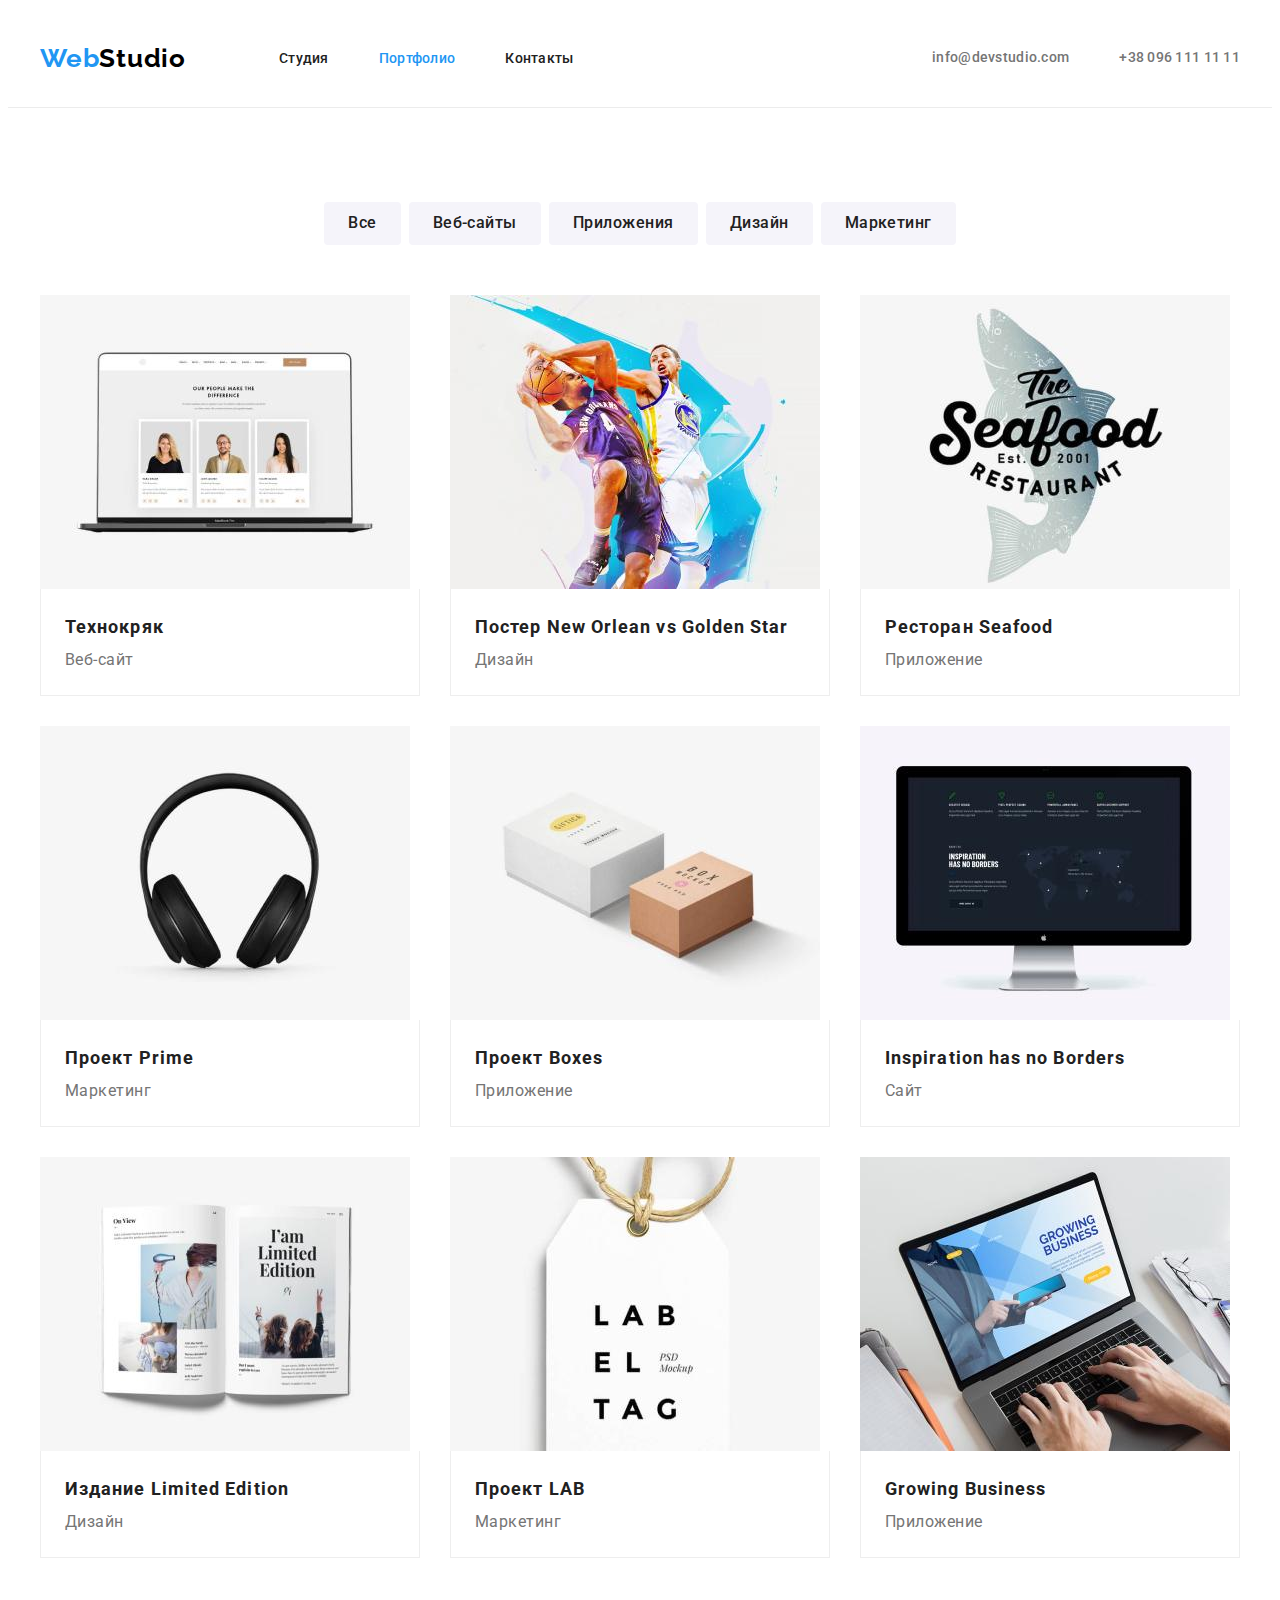
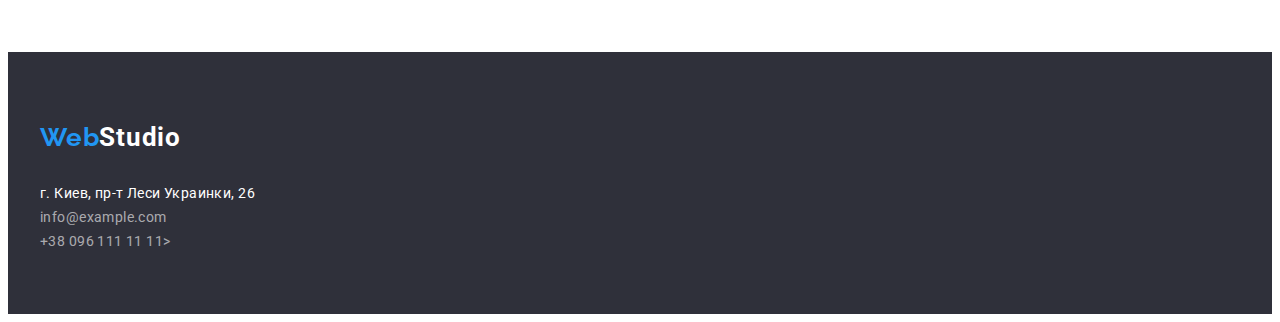
==== portfolio.html @ 48a82cca "Homework #3 CSS before mentor" ====
<!DOCTYPE html>
<html lang="ru">

<head>
    <meta charset="UTF-8">
    <meta http-equiv="X-UA-Compatible" content="IE=edge">
    <meta name="viewport" content="width=device-width, initial-scale=1.0">
    <title>WebStudio</title>
    <link rel="stylesheet" href="./css/styles.css">
    <link href="https://fonts.googleapis.com/css2?family=Raleway:wght@700&family=Roboto:wght@400;500;700;900&display=swap"
        rel="stylesheet">
</head>

<body>

    <!--HEADER-->

    <header class="page-header">

        <div class="container header-container">

            <nav class="navigation">
                <a class="logo" href="./index.html"> <span class="logo-span-web">Web</span>Studio</a>
    
                <ul class="menu list">
                    <li class="menu-item">
                        <a class="menu-link link" href="./index.html">Студия</a>
                    </li>
                    <li class="menu-item">
                        <a class="menu-link link current" href="./portfolio.html">Портфолио</a>
                    </li>
                    <li class="menu-item">
                        <a class="menu-link link" href="">Контакты</a>
                    </li>
                </ul>
            </nav>

            <a class="mail-link link" href="mailto:info@devstudio.com">info@devstudio.com</a>
            <a class="tel-link link" href="tel:+380961111111">+38 096 111 11 11</a>
            
        </div>

    </header>

    <!--portfolio projects-->

    <main>

        <section class="portfolio section">

            <div class="portfolio-container container">

                <ul class="btn-portfolio-list list">
                    <li class="btn-portfolio-item">
                        <button class="btn-portfolio" type="button">Все</button>
                    </li>
                    <li class="btn-portfolio-item">
                        <button class="btn-portfolio" type="button">Веб-сайты</button>
                    </li>
                    <li class="btn-portfolio-item">
                        <button class="btn-portfolio" type="button">Приложения</button>
                    </li>
                    <li class="btn-portfolio-item">
                        <button class="btn-portfolio" type="button">Дизайн</button>
                    </li>
                    <li class="btn-portfolio-item">
                        <button class="btn-portfolio" type="button">Маркетинг</button>
                    </li>
                </ul>
                
                <ul class="link-list list">
                    <li class="link-item link">
                        <a class="link" href="">
                            <img src="./images/portfolio/project_technokryak.jpg" alt="макет веб-сайта на экране ноутбука" width="370"
                                height="294">
                            <div class="link-box">
                                <h3 class="link-list-title">Технокряк</h3>
                                <p class="link-list-category">Веб-сайт</p>
                            </div>
                        </a>
                    </li>
                    <li class="link-item">
                        <a class="link" href="">
                            <img src="./images/portfolio/project_poster.jpg" alt="постер баскетбольного матча" width="370" height="294">
                            <div class="link-box">
                                <h3 class="link-list-title">Постер <span lang="en">New Orlean vs Golden Star</span> </h3>
                                <p class="link-list-category">Дизайн</p>
                            </div>
                        </a>
                    </li>
                    <li class="link-item">
                        <a class="link" href="">
                            <img src="./images/portfolio/project_sea_food.jpg" alt="логотип ресторана" width="370" height="294">
                            <div class="link-box">
                                <h3 class="link-list-title">Ресторан <span lang="en">Seafood</span> </h3>
                                <p class="link-list-category">Приложение</p>
                            </div>
                        </a>
                    </li>
                    <li class="link-item">
                        <a class="link" href="">
                            <img src="./images/portfolio/project_prime.jpg" alt="наушники" width="370" height="294">
                            <div class="link-box">
                                <h3 class="link-list-title">Проект <span lang="en">Prime</span> </h3>
                                <p class="link-list-category">Маркетинг</p>
                            </div>
                        </a>
                    </li>
                    <li class="link-item">
                        <a class="link" href="">
                            <img src="./images/portfolio/project_box.jpg" alt="коробки" width="370" height="294">
                            <div class="link-box">
                                <h3 class="link-list-title">Проект Boxes</h3>
                                <p class="link-list-category">Приложение</p>
                            </div>
                        </a>
                    </li>
                    <li class="link-item">
                        <a class="link" href="">
                            <img src="./images/portfolio/inspiration_borders.jpg" alt="макет веб-сайта на мониторе" width="370"
                                height="294">
                            <div class="link-box">
                                <h3 lang="en" class="link-list-title">Inspiration has no Borders</h3>
                                <p class="link-list-category">Cайт</p>
                            </div>
                        </a>
                    </li>
                    <li class="link-item">
                        <a class="link" href="">
                            <img src="./images/portfolio/limited_edition.jpg" alt="издание журнала" width="370" height="294">
                            <div class="link-box">
                                <h3 class="link-list-title">Издание <span lang="en">Limited Edition</span> </h3>
                                <p class="link-list-category">Дизайн</p>
                            </div>
                        </a>
                    </li>
                    <li class="link-item">
                        <a class="link" href="">
                            <img src="./images/portfolio/project_lab.jpg" alt="эмблема проекта" width="370" height="294">
                            <div class="link-box">
                                <h3 class="link-list-title">Проект <span lang="en">LAB</span> </h3>
                                <p class="link-list-category"> Маркетинг</p>
                            </div>
                        </a>
                    </li>
                    <li class="link-item">
                        <a class="link" href="">
                            <img src="./images/portfolio/growing.jpg" alt="работа приложения на ноутбуке" width="370" height="294">
                            <div class="link-box">
                                <h3 lang="en" class="link-list-title">Growing Business</h3>
                                <p class="link-list-category">Приложение</p>
                            </div>
                        </a>
                    </li>
                </ul>

            </div>

        </section>

    </main>

    <!--FOOTER-->
    <footer class="footer">
        <div class="footer-container container">
            <a class="logo-footer" href="./index.html"> <span class="logo-span-web">Web</span>Studio</a>
    
            <address class="main-contacts">
                <ul class="main-contacts-list list">
                    <li class="main-contacts-item">
                        <a class="main-contacts-address link" href="https://goo.gl/maps/KySXoCqitBk37qCa6">г. Киев, пр-т
                            Леси
                            Украинки, 26</a>
                    </li>
                    <li class="main-contacts-item">
                        <a class="main-contacts-mail link" href="mailto:info@example.com">info@example.com</a>
                    </li>
                    <li class="main-contacts-item">
                        <a class="main-contacts-tel link" href="tel:+380961111111">+38 096 111 11 11></a>
                    </li>
                </ul>
    
            </address>
        </div>
    </footer>

</body>

</html>
---- css/styles.css ----
:root {
  --accent-color: #2196f3;
  --primary-text-color: #757575;
  --title-text-color: #212121;
  --background-accent-color: #2f303a;
  --dark-theme-text-color: #ffffff;
  --body-background-color: #ffffff;
  --hedear-border-color: #ececec;
  --portfolio-card-border-color: #eeeeee;
  --btn-hover-color: #188ce8;
  --main-font: 'Roboto', sans-serif;
  --secondary-font: 'Raleway', sans-serif;
}

h1,
h2,
h3,
h4,
h5,
h6,
p {
  margin-top: 0;
  margin-bottom: 0;
}

ul,
ol {
  margin-top: 0;
  margin-bottom: 0;
  padding-left: 0;
}

img {
  display: block;
  max-width: 100%;
}

.link {
  text-decoration: none;
}

.list {
  list-style: none;
}

body {
  font-family: var(--main-font);
  background-color: var(--body-background-color);
}

.container {
  width: 1200px;
  margin: 0 auto;
  padding-left: 15px;
  padding-right: 15px;
}

.section {
  padding-top: 94px;
  padding-bottom: 94px;
}

/*-----components-----*/

/*------header-------*/

.page-header {
  border-bottom: 1px solid var(--hedear-border-color);
}

.header-container {
  display: flex;
  align-items: center;
}

.navigation {
  display: flex;
  align-items: center;
}

.menu {
  display: flex;
  align-items: center;
}

.logo {
  font-family: var(--secondary-font);
  color: black;
  font-weight: bold;
  font-size: 26px;
  line-height: 1.94;
  letter-spacing: 0.03em;
  text-decoration: none;

  padding-top: 25px;
  padding-bottom: 24px;
  margin-right: 93px;
}

.logo-span-web {
  font-family: var(--secondary-font);
  color: var(--accent-color);
  font-weight: bold;
  font-size: 26px;
  line-height: 1.94;
  letter-spacing: 0.03em;
  text-decoration: none;
}

.menu-item:not(:last-child) {
  margin-right: 50px;
}

.menu-link {
  font-weight: 500;
  font-size: 14px;
  line-height: 1.14;
  letter-spacing: 0.02em;
  color: var(--title-text-color);

  padding-top: 32px;
  padding-bottom: 32px;
}

.menu-link.link.current {
  color: var(--accent-color);
}

.menu-link:hover,
.menu-link:focus {
  color: var(--accent-color);
}

.mail-link,
.tel-link {
  font-weight: 500;
  font-size: 14px;
  line-height: 1.14;
  letter-spacing: 0.02em;
  color: var(--primary-text-color);

  padding-top: 32px;
  padding-bottom: 32px;
}

.mail-link {
  margin-left: auto;
  margin-right: 50px;
}

.mail-link:hover,
.mail-link:focus,
.tel-link:hover,
.menu-link:focus {
  color: var(--accent-color);
}

/*------hero------*/

.hero {
  background: var(--background-accent-color);
}

.hero-container {
  display: flex;
  flex-direction: column;
  justify-content: center;
  height: 600px;
  align-items: center;
}

.hero-title {
  font-weight: 900;
  font-size: 44px;
  line-height: 1.36;
  text-align: center;
  letter-spacing: 0.06em;
  text-transform: uppercase;
  color: var(--dark-theme-text-color);
}

.btn-hero {
  font-family: inherit;
  font-weight: 700;
  font-size: 16px;
  line-height: 1.87;
  letter-spacing: 0.06em;
  color: var(--dark-theme-text-color);
  background-color: var(--accent-color);
  box-shadow: 0px 4px 4px rgba(0, 0, 0, 0.15);
  border-radius: 4px;
  cursor: pointer;

  margin-top: 30px;
  padding: 10px 32px;
}

.btn-hero:hover,
.btn-hero:focus {
  background: var(--btn-hover-color);
  box-shadow: 0px 4px 4px rgba(0, 0, 0, 0.15);
  border-radius: 4px;
}

/*------ADVANTAGES---------*/

.advantages-list {
  display: flex;
  flex-wrap: wrap;
  margin-left: -30px;
  margin-top: -30px;
}

.advantages-item {
  margin-left: 30px;
  margin-top: 30px;
  flex-basis: calc((100% - 120px) / 4);
}

.advantages-slogan {
  font-weight: 700;
  font-size: 14px;
  line-height: 1.14;
  letter-spacing: 0.03em;
  text-transform: uppercase;
  color: var(--title-text-color);
}

.advantages-text {
  font-weight: normal;
  font-size: 14px;
  line-height: 1.71;
  letter-spacing: 0.03em;
  color: var(--primary-text-color);

  margin-top: 10px;
}

/*------about-----*/

.about-list {
  display: flex;
  flex-wrap: wrap;
  margin-left: -30px;
  margin-top: -30px;
}

.about-item {
  margin-left: 30px;
  margin-top: 30px;
  flex-basis: calc((100% - 90px) / 3);
}

.about-title {
  font-weight: bold;
  font-size: 36px;
  line-height: 1.16;
  text-align: center;
  letter-spacing: 0.03em;
  color: var(--title-text-color);

  margin-bottom: 50px;
}

/*-----team----*/

.team-list {
  display: flex;
  flex-wrap: wrap;
  margin-left: -30px;
  margin-top: -30px;
}

.team-item {
  margin-left: 30px;
  margin-top: 30px;
  flex-basis: calc((100% - 120px) / 4);
}

.team {
  background: #f5f4fa;
}

.team-title {
  font-weight: bold;
  font-size: 36px;
  line-height: 1.16;
  text-align: center;
  letter-spacing: 0.03em;
  color: var(--title-text-color);

  margin-bottom: 50px;
}

.team-lead {
  font-weight: 500;
  font-size: 16px;
  line-height: 1.18;
  text-align: center;
  letter-spacing: 0.03em;
  color: var(--title-text-color);

  margin-top: 30px;
  margin-bottom: 10px;
}

.team-expert {
  font-weight: normal;
  font-size: 16px;
  line-height: 1.18;
  text-align: center;
  letter-spacing: 0.03em;
  color: var(--primary-text-color);
}

/*-----footer----*/

.footer {
  background-color: var(--background-accent-color);
  padding: 60px 0px;
}

.main-contacts-list {
  display: block;
  font-style: normal;
}

.main-contacts-address {
  font-weight: normal;
  font-size: 14px;
  line-height: 1.71;
  letter-spacing: 0.03em;
  color: var(--dark-theme-text-color);

  margin-bottom: 9px;
}

.main-contacts-mail,
.main-contacts-tel {
  font-weight: normal;
  font-size: 14px;
  line-height: 1.71;
  letter-spacing: 0.03em;
  color: rgba(255, 255, 255, 0.6);

  margin-bottom: 9px;
}

.logo-footer {
  display: block;
  font-weight: bold;
  font-size: 26px;
  line-height: 1.94;
  letter-spacing: 0.03em;
  text-decoration: none;
  color: var(--dark-theme-text-color);

  margin-bottom: 20px;
}

/*-----PORTFOLIO--------*/

/*------portfolio projects----*/

.btn-portfolio {
  font-family: inherit;
  font-weight: 500;
  font-size: 16px;
  line-height: 1.63;
  text-align: center;
  letter-spacing: 0.03em;
  color: var(--title-text-color);
  background: #f5f4fa;
  border-radius: 4px;
  border-color: transparent;
  cursor: pointer;

  padding: 6px 22px;
}

.btn-portfolio:hover,
.btn-portfolio:focus {
  color: #ffffff;
  background: var(--accent-color);
  box-shadow: 0px 3px 1px rgba(0, 0, 0, 0.1), 0px 1px 2px rgba(0, 0, 0, 0.08),
    0px 2px 2px rgba(0, 0, 0, 0.12);
  border-radius: 4px;
}

.btn-portfolio-list {
  display: flex;
  justify-content: center;
  margin-bottom: 50px;
}

.btn-portfolio-item:not(:last-child) {
  margin-right: 8px;
}

.link-list-title {
  font-weight: 700;
  font-size: 18px;
  line-height: 2;
  letter-spacing: 0.06em;
  color: var(--title-text-color);
}

.link-list-category {
  font-weight: normal;
  font-size: 16px;
  line-height: 30px;
  letter-spacing: 0.03em;
  color: var(--primary-text-color);
}

.link-list {
  display: flex;
  flex-wrap: wrap;
  margin-left: -30px;
  margin-top: -30px;
}

.link-item {
  flex-basis: calc((100% - 90px) / 3);
  margin-left: 30px;
  margin-top: 30px;
}

.link-box {
  padding-left: 24px;
  padding-top: 20px;
  padding-bottom: 20px;
  border: 1px solid var(--portfolio-card-border-color);
  border-top: none;
}
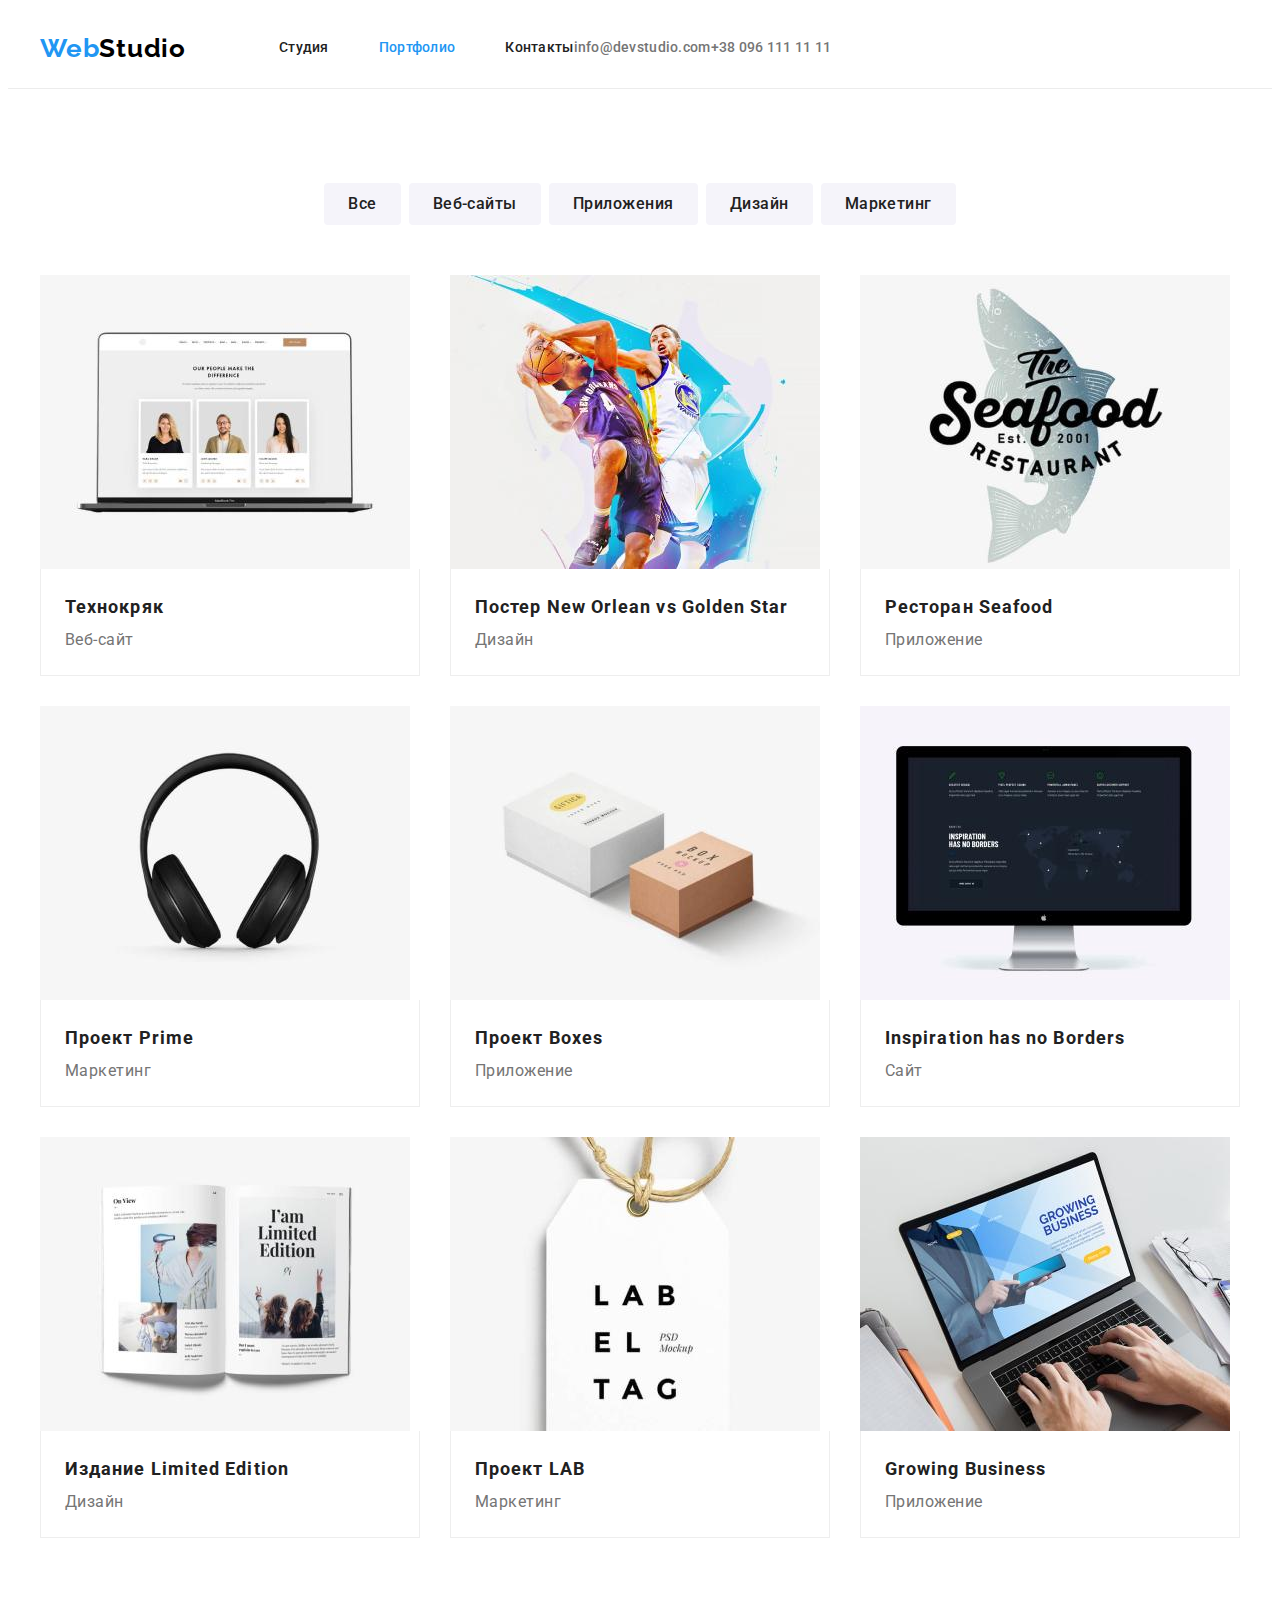
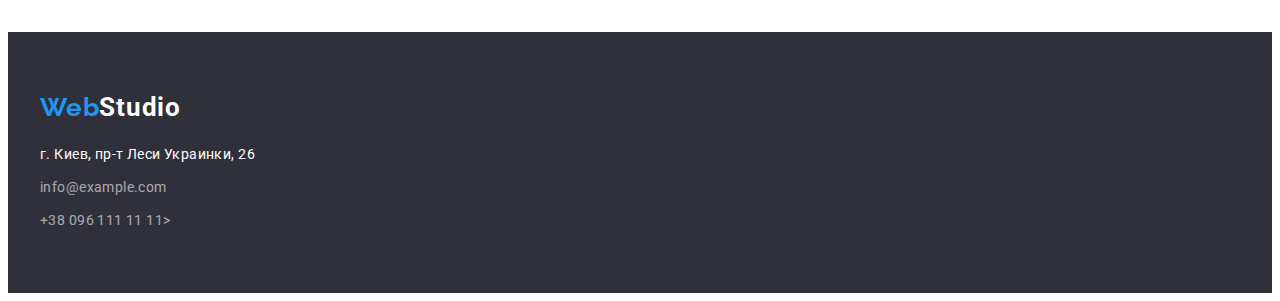
==== commit 9d954fef: "remake after mentors check 27/06" ====
--- a/portfolio.html
+++ b/portfolio.html
@@ -6,6 +6,9 @@
     <meta http-equiv="X-UA-Compatible" content="IE=edge">
     <meta name="viewport" content="width=device-width, initial-scale=1.0">
     <title>WebStudio</title>
+    <link rel="stylesheet" href="https://cdnjs.cloudflare.com/ajax/libs/modern-normalize/1.1.0/modern-normalize.min.css"
+        integrity="sha512-wpPYUAdjBVSE4KJnH1VR1HeZfpl1ub8YT/NKx4PuQ5NmX2tKuGu6U/JRp5y+Y8XG2tV+wKQpNHVUX03MfMFn9Q=="
+        crossorigin="anonymous" referrerpolicy="no-referrer"/>
     <link rel="stylesheet" href="./css/styles.css">
     <link href="https://fonts.googleapis.com/css2?family=Raleway:wght@700&family=Roboto:wght@400;500;700;900&display=swap"
         rel="stylesheet">
--- a/css/styles.css
+++ b/css/styles.css
@@ -88,7 +88,7 @@
   color: black;
   font-weight: bold;
   font-size: 26px;
-  line-height: 1.94;
+  line-height: 1.19;
   letter-spacing: 0.03em;
   text-decoration: none;
 
@@ -102,7 +102,7 @@
   color: var(--accent-color);
   font-weight: bold;
   font-size: 26px;
-  line-height: 1.94;
+  line-height: 1.19;
   letter-spacing: 0.03em;
   text-decoration: none;
 }
@@ -112,6 +112,7 @@
 }
 
 .menu-link {
+  display: block;
   font-weight: 500;
   font-size: 14px;
   line-height: 1.14;
@@ -143,8 +144,12 @@
   padding-bottom: 32px;
 }
 
-.mail-link {
+.contacts-list {
+  display: flex;
   margin-left: auto;
+}
+
+.contacts-item:not(:last-child) {
   margin-right: 50px;
 }
 
@@ -162,11 +167,9 @@
 }
 
 .hero-container {
-  display: flex;
-  flex-direction: column;
-  justify-content: center;
-  height: 600px;
-  align-items: center;
+  padding-top: 200px;
+  padding-bottom: 200px;
+  text-align: center;
 }
 
 .hero-title {
@@ -184,6 +187,7 @@
   font-weight: 700;
   font-size: 16px;
   line-height: 1.87;
+  text-align: center;
   letter-spacing: 0.06em;
   color: var(--dark-theme-text-color);
   background-color: var(--accent-color);
@@ -203,6 +207,10 @@
 }
 
 /*------ADVANTAGES---------*/
+.advantages-container {
+  padding-top: 126px;
+  margin-bottom: 132px;
+}
 
 .advantages-list {
   display: flex;
@@ -272,6 +280,11 @@
 }
 
 .team-item {
+  background: #ffffff;
+  box-shadow: 0px 1px 3px rgba(0, 0, 0, 0.12), 0px 1px 1px rgba(0, 0, 0, 0.14),
+    0px 2px 1px rgba(0, 0, 0, 0.2);
+  border-radius: 0px 0px 4px 4px;
+
   margin-left: 30px;
   margin-top: 30px;
   flex-basis: calc((100% - 120px) / 4);
@@ -299,8 +312,6 @@
   text-align: center;
   letter-spacing: 0.03em;
   color: var(--title-text-color);
-
-  margin-top: 30px;
   margin-bottom: 10px;
 }
 
@@ -313,6 +324,11 @@
   color: var(--primary-text-color);
 }
 
+.team-box {
+  padding-top: 30px;
+  padding-bottom: 30px;
+}
+
 /*-----footer----*/
 
 .footer {
@@ -325,14 +341,16 @@
   font-style: normal;
 }
 
+.main-contacts-item:not(:last-child) {
+  margin-bottom: 9px;
+}
+
 .main-contacts-address {
   font-weight: normal;
   font-size: 14px;
   line-height: 1.71;
   letter-spacing: 0.03em;
   color: var(--dark-theme-text-color);
-
-  margin-bottom: 9px;
 }
 
 .main-contacts-mail,
@@ -342,15 +360,13 @@
   line-height: 1.71;
   letter-spacing: 0.03em;
   color: rgba(255, 255, 255, 0.6);
-
-  margin-bottom: 9px;
 }
 
 .logo-footer {
   display: block;
   font-weight: bold;
   font-size: 26px;
-  line-height: 1.94;
+  line-height: 1.19;
   letter-spacing: 0.03em;
   text-decoration: none;
   color: var(--dark-theme-text-color);
@@ -427,9 +443,7 @@
 }
 
 .link-box {
-  padding-left: 24px;
-  padding-top: 20px;
-  padding-bottom: 20px;
+  padding: 20px 24px;
   border: 1px solid var(--portfolio-card-border-color);
   border-top: none;
 }
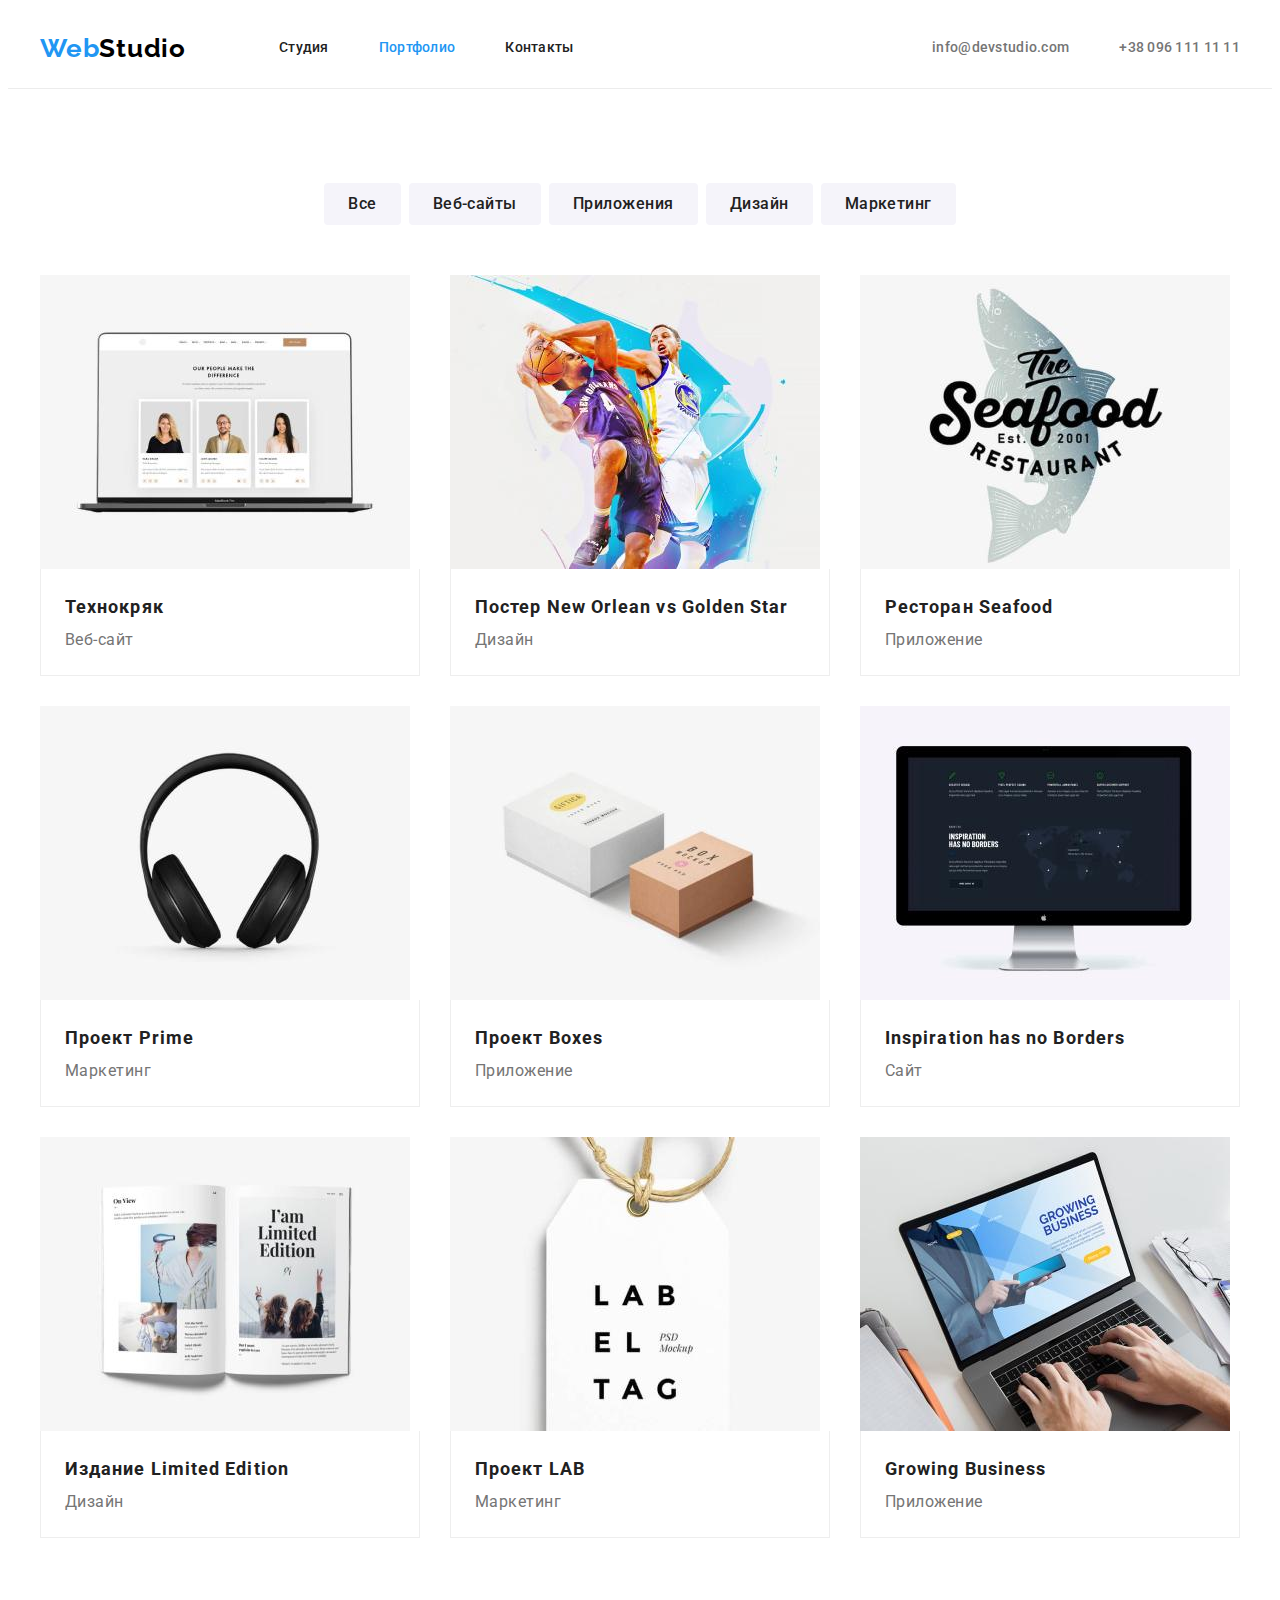
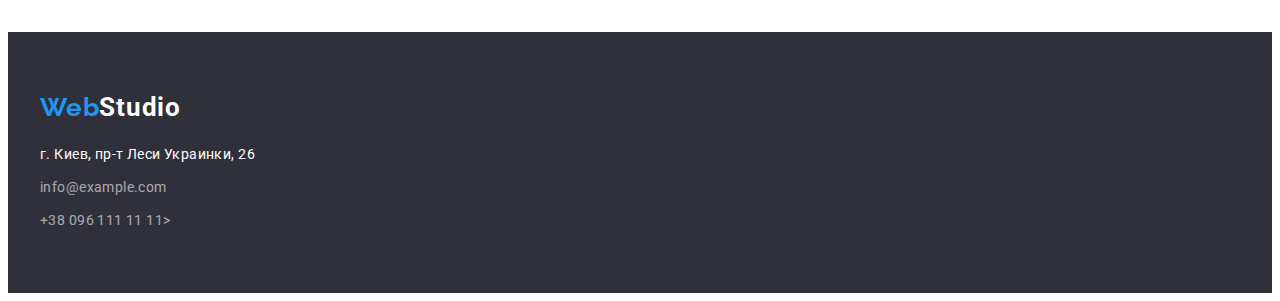
==== commit 5f3ac4fd: "remake after mentors check 28/06" ====
--- a/portfolio.html
+++ b/portfolio.html
@@ -38,8 +38,14 @@
                 </ul>
             </nav>
 
-            <a class="mail-link link" href="mailto:info@devstudio.com">info@devstudio.com</a>
-            <a class="tel-link link" href="tel:+380961111111">+38 096 111 11 11</a>
+            <ul class="contacts-list list">
+                <li class="contacts-item">
+                    <a class="mail-link link" href="mailto:info@devstudio.com">info@devstudio.com</a>
+                </li>
+                <li class="contacts-item">
+                    <a class="tel-link link" href="tel:+380961111111">+38 096 111 11 11</a>
+                </li>
+            </ul>
             
         </div>
 
--- a/css/styles.css
+++ b/css/styles.css
@@ -134,6 +134,7 @@
 
 .mail-link,
 .tel-link {
+  display: block;
   font-weight: 500;
   font-size: 14px;
   line-height: 1.14;
@@ -164,9 +165,6 @@
 
 .hero {
   background: var(--background-accent-color);
-}
-
-.hero-container {
   padding-top: 200px;
   padding-bottom: 200px;
   text-align: center;
@@ -207,10 +205,6 @@
 }
 
 /*------ADVANTAGES---------*/
-.advantages-container {
-  padding-top: 126px;
-  margin-bottom: 132px;
-}
 
 .advantages-list {
   display: flex;
